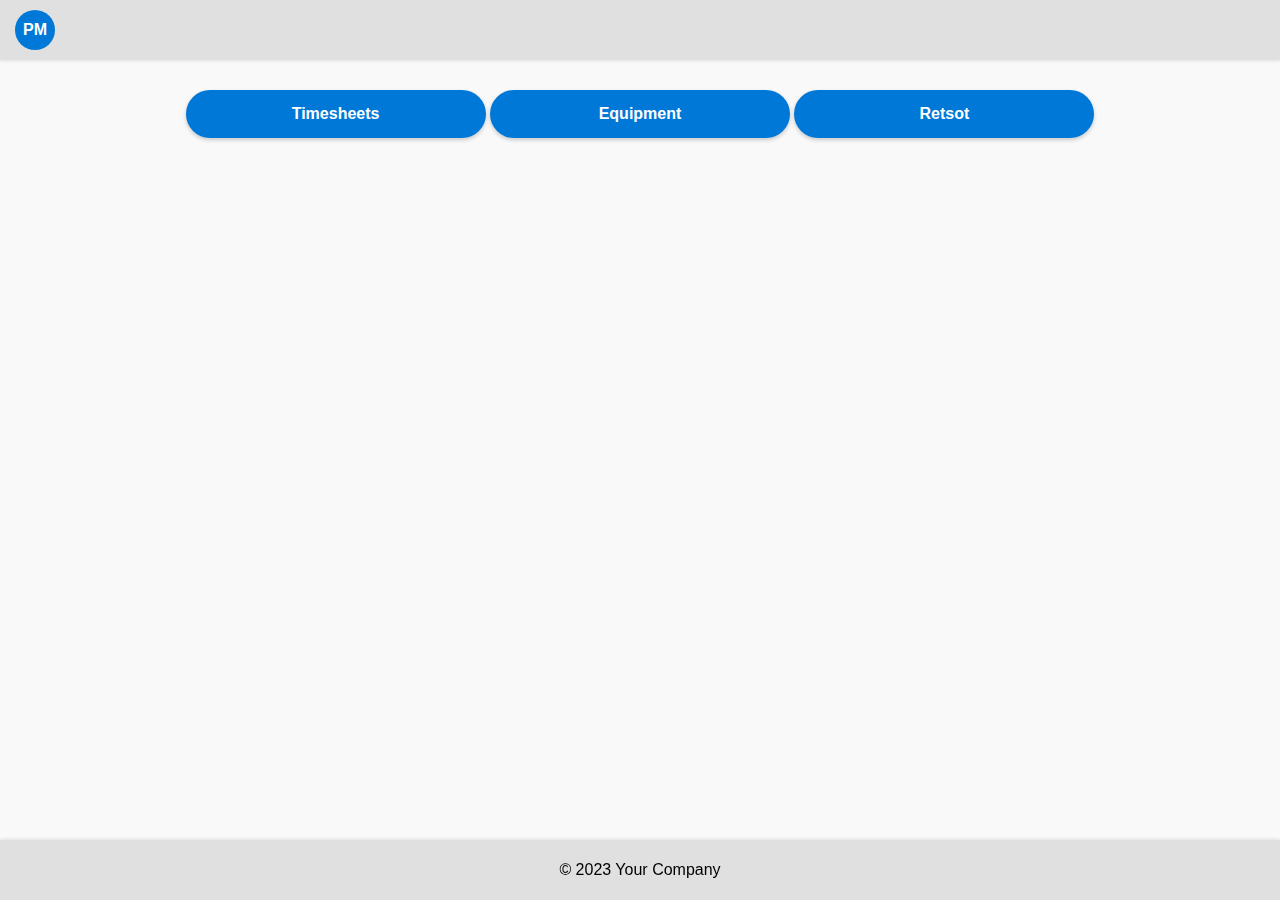
==== index.html @ 6d65cce5 "d" ====
<!DOCTYPE html>
<html lang="en">
<head>
    <meta charset="UTF-8">
    <meta name="viewport" content="width=device-width, initial-scale=1.0">
    <title>Mobile Design</title>
    <script>
        class HeaderComponent extends HTMLElement {
            constructor() {
                super();
                this.attachShadow({ mode: 'open' });
                this.shadowRoot.innerHTML = `
                    <style>
                        .header {
                            background-color: #e0e0e0;
                            height: 60px;
                            display: flex;
                            align-items: center;
                            padding: 0 15px;
                            box-shadow: 0 1px 3px rgba(0, 0, 0, 0.1);
                        }

                        .user-icon {
                            width: 40px;
                            height: 40px;
                            background-color: #0078d7;
                            color: white;
                            font-weight: bold;
                            display: flex;
                            align-items: center;
                            justify-content: center;
                            border-radius: 50%;
                        }
                    </style>
                    <div class="header">
                        <div class="user-icon">PM</div>
                    </div>
                `;
            }
        }

        class FooterComponent extends HTMLElement {
            constructor() {
                super();
                this.attachShadow({ mode: 'open' });
                this.shadowRoot.innerHTML = `
                    <style>
                        .footer {
                            background-color: #e0e0e0;
                            height: 60px;
                            position: fixed;
                            bottom: 0;
                            width: 100%;
                            display: flex;
                            justify-content: center;
                            align-items: center;
                            box-shadow: 0 -1px 3px rgba(0, 0, 0, 0.1);
                        }
                    </style>
                    <div class="footer">
                        <p>&copy; 2023 Your Company</p>
                    </div>
                `;
            }
        }

        customElements.define('header-component', HeaderComponent);
        customElements.define('footer-component', FooterComponent);

        document.addEventListener('DOMContentLoaded', () => {
            document.querySelector('.button-timesheets').addEventListener('click', () => {
                window.location.href = 'Timesheets.html';
            });
        });
    </script>
    <style>
        body {
            margin: 0;
            font-family: Arial, sans-serif;
            background-color: #f9f9f9;
        }

        .container {
            text-align: center;
            padding: 20px;
        }

        .button {
            width: 80%;
            max-width: 300px;
            padding: 15px;
            margin: 10px auto;
            background-color: #0078d7;
            color: white;
            border: none;
            border-radius: 25px;
            font-size: 16px;
            font-weight: bold;
            cursor: pointer;
            box-shadow: 0 2px 4px rgba(0, 0, 0, 0.2);
        }

        .button:hover {
            background-color: #005bb5;
        }
    </style>
</head>
<body>
    <header-component></header-component>

    <div class="container">
        <button class="button button-timesheets">Timesheets</button>
        <button class="button">Equipment</button>
        <button class="button">Retsot</button>
    </div>

    <footer-component></footer-component>
</body>
</html>
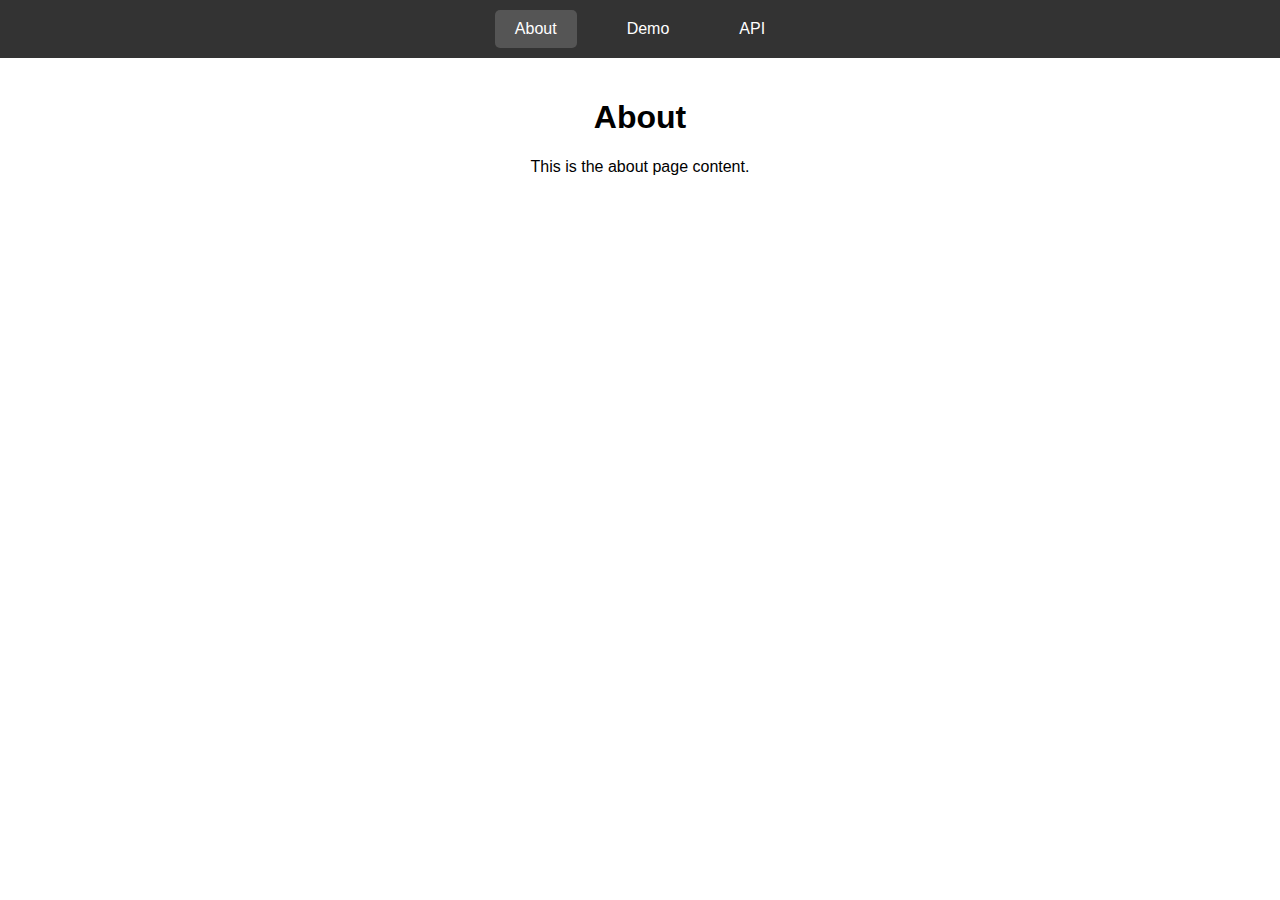
==== commit c83d732b: "Demo tab" ====
--- a/index.html
+++ b/index.html
@@ -1,119 +1,108 @@
 <!DOCTYPE html>
 <html lang="en">
 <head>
-    <meta charset="UTF-8">
-    <meta name="viewport" content="width=device-width, initial-scale=1.0">
-    <title>Mobile Design</title>
-    <script>
-        class HeaderComponent extends HTMLElement {
-            constructor() {
-                super();
-                this.attachShadow({ mode: 'open' });
-                this.shadowRoot.innerHTML = `
-                    <style>
-                        .header {
-                            background-color: #e0e0e0;
-                            height: 60px;
-                            display: flex;
-                            align-items: center;
-                            padding: 0 15px;
-                            box-shadow: 0 1px 3px rgba(0, 0, 0, 0.1);
-                        }
+  <meta charset="UTF-8">
+  <meta name="viewport" content="width=device-width, initial-scale=1.0">
+  <title>Tabbed Navigation</title>
+  <style>
+    body {
+      font-family: Arial, sans-serif;
+      margin: 0;
+      padding: 0;
+      display: flex;
+      flex-direction: column;
+      align-items: center;
+    }
 
-                        .user-icon {
-                            width: 40px;
-                            height: 40px;
-                            background-color: #0078d7;
-                            color: white;
-                            font-weight: bold;
-                            display: flex;
-                            align-items: center;
-                            justify-content: center;
-                            border-radius: 50%;
-                        }
-                    </style>
-                    <div class="header">
-                        <div class="user-icon">PM</div>
-                    </div>
-                `;
-            }
-        }
+    nav {
+      display: flex;
+      justify-content: center;
+      background-color: #333;
+      width: 100%;
+      padding: 10px 0;
+    }
+    nav a {
+      color: white;
+      text-decoration: none;
+      margin: 0 15px;
+      padding: 10px 20px;
+    }
+    nav a:hover, nav a.active {
+      background-color: #555;
+      border-radius: 5px;
+    }
 
-        class FooterComponent extends HTMLElement {
-            constructor() {
-                super();
-                this.attachShadow({ mode: 'open' });
-                this.shadowRoot.innerHTML = `
-                    <style>
-                        .footer {
-                            background-color: #e0e0e0;
-                            height: 60px;
-                            position: fixed;
-                            bottom: 0;
-                            width: 100%;
-                            display: flex;
-                            justify-content: center;
-                            align-items: center;
-                            box-shadow: 0 -1px 3px rgba(0, 0, 0, 0.1);
-                        }
-                    </style>
-                    <div class="footer">
-                        <p>&copy; 2023 Your Company</p>
-                    </div>
-                `;
-            }
-        }
+    /* Usunięto max-width: 400px */
+    .tab-content {
+      display: none;
+      width: 100%;
+      margin: 20px auto;
+      text-align: center;
+    }
+    .tab-content.active {
+      display: block;
+    }
 
-        customElements.define('header-component', HeaderComponent);
-        customElements.define('footer-component', FooterComponent);
+    /* Kontener w sekcji Demo:
+       - aspect-ratio 9:16 (szerokość:wysokość)
+       - maks. wysokość 80% okna przeglądarki
+    */
+    #demo-container {
+      position: relative;
+      aspect-ratio: 9 / 16;  /* 9 szerokości : 16 wysokości */
+      max-height: 80vh;      /* Ograniczenie do 80% wysokości ekranu */
+      width: auto;           /* szerokość będzie wyliczana z aspect-ratio */
+      margin: 0 auto;        /* wyśrodkuj w poziomie */
+      background: #f0f0f0;
+      border-radius: 20px;
+      box-shadow: 0 4px 8px rgba(0, 0, 0, 0.2);
+      overflow: hidden;
+    }
 
-        document.addEventListener('DOMContentLoaded', () => {
-            document.querySelector('.button-timesheets').addEventListener('click', () => {
-                window.location.href = 'Timesheets.html';
-            });
-        });
-    </script>
-    <style>
-        body {
-            margin: 0;
-            font-family: Arial, sans-serif;
-            background-color: #f9f9f9;
-        }
-
-        .container {
-            text-align: center;
-            padding: 20px;
-        }
-
-        .button {
-            width: 80%;
-            max-width: 300px;
-            padding: 15px;
-            margin: 10px auto;
-            background-color: #0078d7;
-            color: white;
-            border: none;
-            border-radius: 25px;
-            font-size: 16px;
-            font-weight: bold;
-            cursor: pointer;
-            box-shadow: 0 2px 4px rgba(0, 0, 0, 0.2);
-        }
-
-        .button:hover {
-            background-color: #005bb5;
-        }
-    </style>
+    #demo-container iframe {
+      position: absolute;
+      top: 0;
+      left: 0;
+      width: 100%;
+      height: 100%;
+      border: none;
+    }
+  </style>
 </head>
 <body>
-    <header-component></header-component>
+  <nav>
+    <a href="#about" class="tab-link active" onclick="showTab('about')">About</a>
+    <a href="#demo" class="tab-link" onclick="showTab('demo')">Demo</a>
+    <a href="#api" class="tab-link" onclick="showTab('api')">API</a>
+  </nav>
 
-    <div class="container">
-        <button class="button button-timesheets">Timesheets</button>
-        <button class="button">Equipment</button>
-        <button class="button">Retsot</button>
+  <div id="about" class="tab-content active">
+    <h1>About</h1>
+    <p>This is the about page content.</p>
+  </div>
+
+  <div id="demo" class="tab-content">
+    <div id="demo-container">
+      <iframe src="MainPage.html"></iframe>
     </div>
+  </div>
 
-    <footer-component></footer-component>
+  <div id="api" class="tab-content">
+    <h1>API</h1>
+    <p>This is the API page content.</p>
+  </div>
+
+  <script>
+    function showTab(tabId) {
+      document.querySelectorAll('.tab-content').forEach(tab => {
+        tab.classList.remove('active');
+      });
+      document.querySelectorAll('.tab-link').forEach(link => {
+        link.classList.remove('active');
+      });
+      document.getElementById(tabId).classList.add('active');
+      document.querySelector(`a[href="#${tabId}"]`).classList.add('active');
+    }
+  </script>
 </body>
 </html>
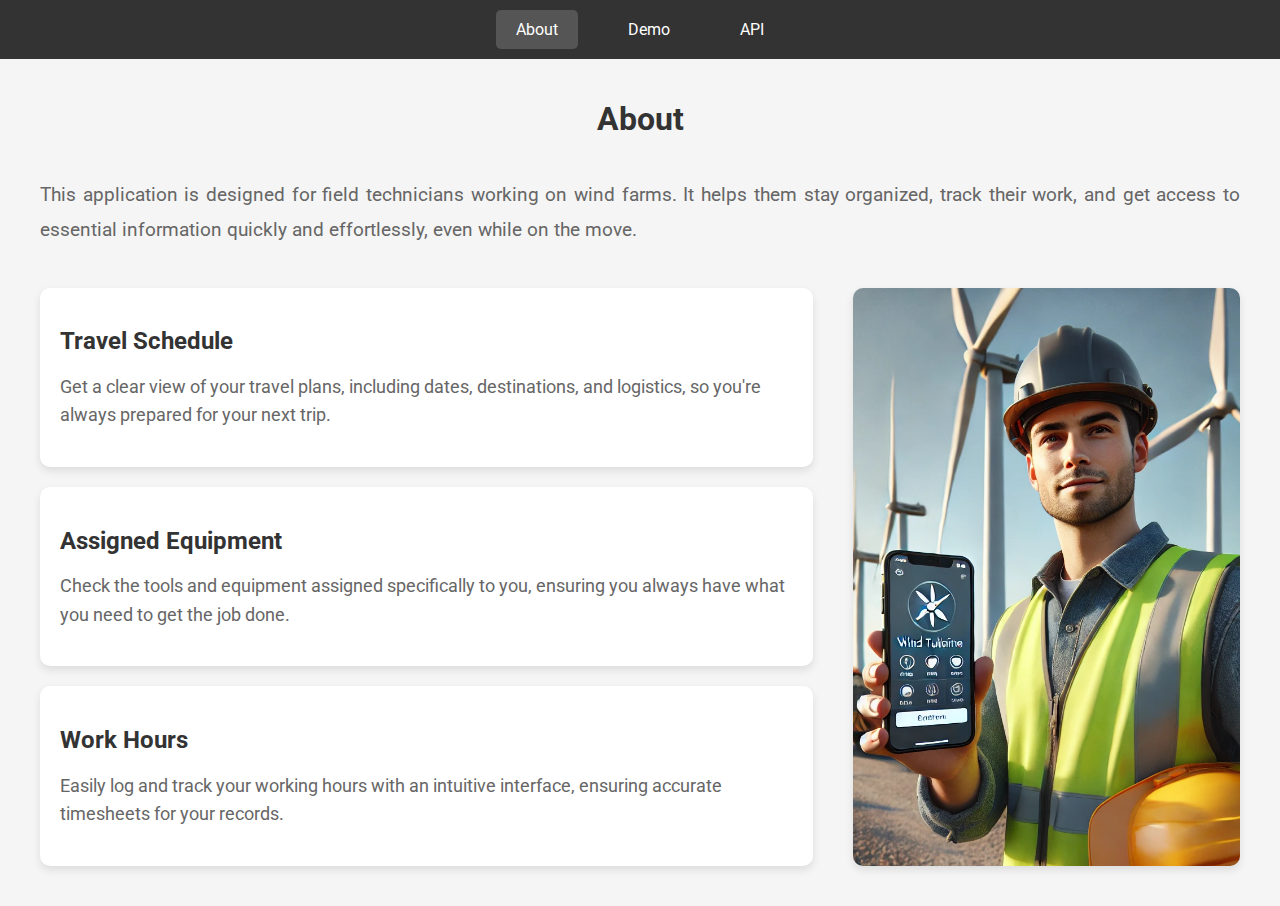
==== commit e084290e: "Obrazek w index" ====
--- a/index.html
+++ b/index.html
@@ -4,14 +4,16 @@
   <meta charset="UTF-8">
   <meta name="viewport" content="width=device-width, initial-scale=1.0">
   <title>Tabbed Navigation</title>
+  <link href="https://fonts.googleapis.com/css2?family=Roboto:wght@300;400;700&display=swap" rel="stylesheet">
   <style>
     body {
-      font-family: Arial, sans-serif;
+      font-family: 'Roboto', Arial, sans-serif;
       margin: 0;
       padding: 0;
       display: flex;
       flex-direction: column;
       align-items: center;
+      background-color: #f5f5f5;
     }
 
     nav {
@@ -21,51 +23,113 @@
       width: 100%;
       padding: 10px 0;
     }
+
     nav a {
       color: white;
       text-decoration: none;
       margin: 0 15px;
       padding: 10px 20px;
     }
+
     nav a:hover, nav a.active {
       background-color: #555;
       border-radius: 5px;
     }
 
-    /* Usunięto max-width: 400px */
     .tab-content {
       display: none;
       width: 100%;
       margin: 20px auto;
-      text-align: center;
     }
+
     .tab-content.active {
       display: block;
     }
 
-    /* Kontener w sekcji Demo:
-       - aspect-ratio 9:16 (szerokość:wysokość)
-       - maks. wysokość 80% okna przeglądarki
-    */
-    #demo-container {
-      position: relative;
-      aspect-ratio: 9 / 16;  /* 9 szerokości : 16 wysokości */
-      max-height: 80vh;      /* Ograniczenie do 80% wysokości ekranu */
-      width: auto;           /* szerokość będzie wyliczana z aspect-ratio */
-      margin: 0 auto;        /* wyśrodkuj w poziomie */
-      background: #f0f0f0;
-      border-radius: 20px;
-      box-shadow: 0 4px 8px rgba(0, 0, 0, 0.2);
-      overflow: hidden;
+    #about h1 {
+      font-size: 2rem;
+      color: #333;
+      margin-bottom: 20px;
+      text-align: center;
     }
 
-    #demo-container iframe {
-      position: absolute;
-      top: 0;
-      left: 0;
+    .about-container {
+      display: flex;
+      flex-direction: column;
+      max-width: 1200px;
+      margin: 0 auto;
+      padding: 20px;
+      gap: 20px;
+    }
+
+    .about-description {
+      text-align: justify;
+      font-size: 1.2rem;
+      color: #666;
+      line-height: 1.8;
+      margin-bottom: 20px;
+      width: 100%;
+    }
+
+    .about-columns {
+      display: flex;
+      gap: 40px;
+      justify-content: space-between;
+      align-items: stretch; /* Ustawienie elementów o tej samej wysokości */
+    }
+
+    .features-container {
+      flex: 2;
+      display: flex;
+      flex-direction: column;
+      gap: 20px;
+    }
+
+    .feature {
+      flex: 1; /* Każdy kontener rozciąga się równomiernie */
+      text-align: left;
+      padding: 20px;
+      border-radius: 10px;
+      box-shadow: 0 4px 8px rgba(0, 0, 0, 0.1);
+      background-color: white;
+    }
+
+    .feature h2 {
+      font-size: 1.5rem;
+      color: #333;
+      margin-bottom: 10px;
+    }
+
+    .feature p {
+      font-size: 1.1rem;
+      color: #666;
+      line-height: 1.6;
+    }
+
+    .about-image {
+      flex: 1;
+      display: flex;
+      align-items: stretch; /* Wyrównanie obrazka do wysokości kontenerów */
+    }
+
+    .about-image img {
       width: 100%;
       height: 100%;
-      border: none;
+      border-radius: 10px;
+      object-fit: cover;
+      box-shadow: 0 4px 8px rgba(0, 0, 0, 0.1);
+    }
+
+    @media (max-width: 768px) {
+      .about-columns {
+        flex-direction: column;
+        align-items: center;
+      }
+
+      .about-image {
+        width: 100%;
+        height: auto;
+      }
     }
   </style>
 </head>
@@ -78,7 +142,32 @@
 
   <div id="about" class="tab-content active">
     <h1>About</h1>
-    <p>This is the about page content.</p>
+    <div class="about-container">
+      <div class="about-description">
+        This application is designed for field technicians working on wind farms. 
+        It helps them stay organized, track their work, and get access to essential 
+        information quickly and effortlessly, even while on the move.
+      </div>
+      <div class="about-columns">
+        <div class="features-container">
+          <div class="feature">
+            <h2>Travel Schedule</h2>
+            <p>Get a clear view of your travel plans, including dates, destinations, and logistics, so you're always prepared for your next trip.</p>
+          </div>
+          <div class="feature">
+            <h2>Assigned Equipment</h2>
+            <p>Check the tools and equipment assigned specifically to you, ensuring you always have what you need to get the job done.</p>
+          </div>
+          <div class="feature">
+            <h2>Work Hours</h2>
+            <p>Easily log and track your working hours with an intuitive interface, ensuring accurate timesheets for your records.</p>
+          </div>
+        </div>
+        <div class="about-image">
+          <img src="windtechnician.png" alt="Field Technician on Wind Farm">
+        </div>
+      </div>
+    </div>
   </div>
 
   <div id="demo" class="tab-content">
